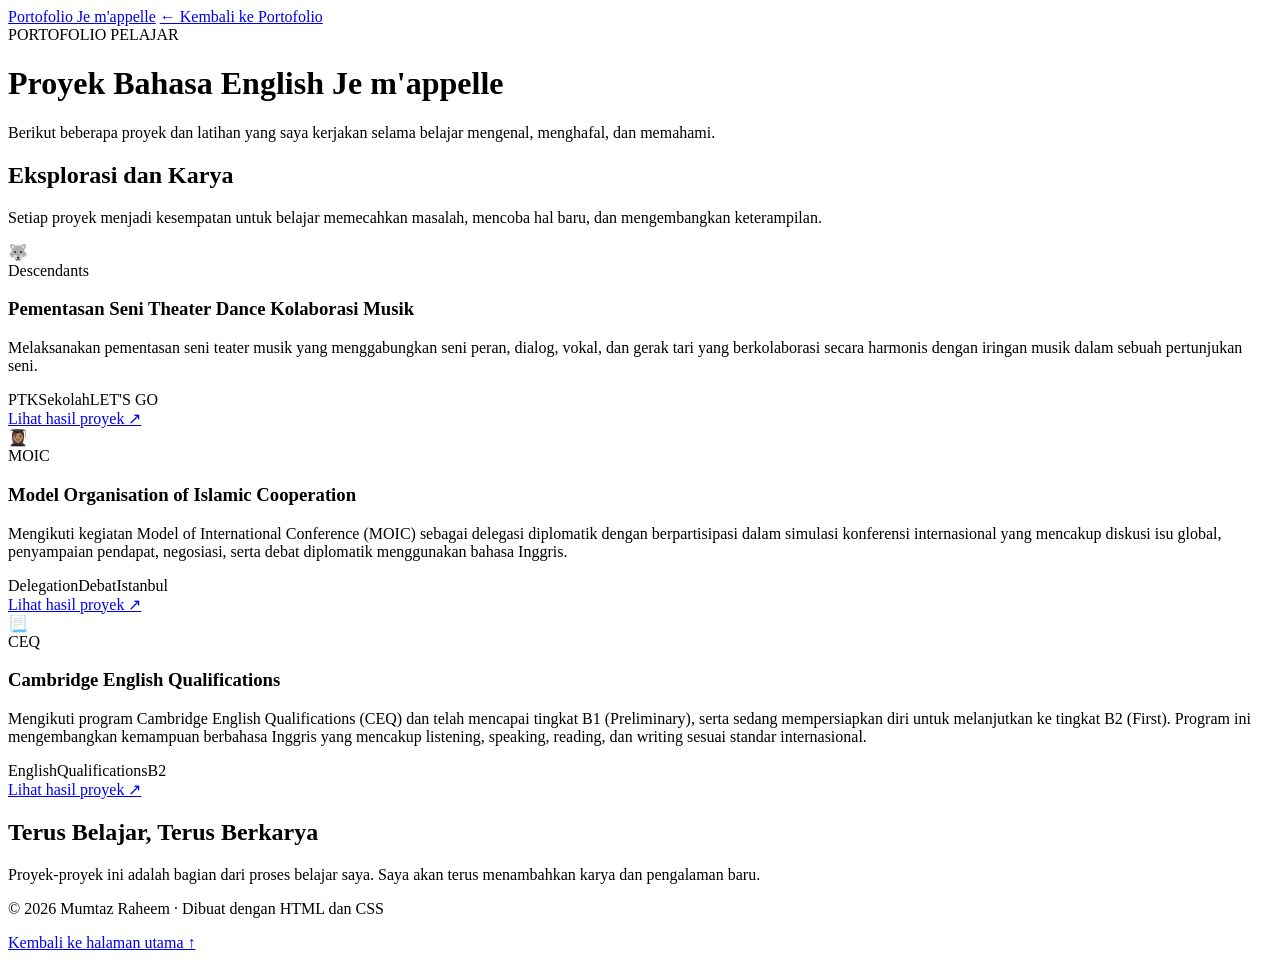
==== BAHASAENG.html @ 71ac53fc "Add files via upload" ====
<!DOCTYPE html>
<html lang="id">
<head>
  <meta charset="UTF-8">
  <meta name="viewport" content="width=device-width, initial-scale=1.0">
  <meta name="description" content="Kumpulan proyek Informatika saya.">
  <title>Proyek Je m'appelle</title>
  <link rel="stylesheet" href="style-projek2.css">
</head>
<body>
  <header class="site-header">
    <nav class="navbar">
      <a class="brand" href="index.html">Portofolio Je m'appelle</a>
      <a class="back-link" href="index.html">← Kembali ke Portofolio</a>
    </nav>
    <div class="hero">
      <span class="eyebrow">PORTOFOLIO PELAJAR</span>
      <h1>Proyek Bahasa English Je m'appelle</h1>
      <p>Berikut beberapa proyek dan latihan yang saya kerjakan selama belajar mengenal, menghafal, dan memahami.</p>
    </div>
  </header>

  <main class="container">
    <section class="intro">
      <h2>Eksplorasi dan Karya</h2>
      <p>Setiap proyek menjadi kesempatan untuk belajar memecahkan masalah, mencoba hal baru, dan mengembangkan keterampilan.</p>
    </section>

    <article class="project-card">
        <div class="project-visual visual-purple"><span>🐺</span></div>
        <div class="project-content">
          <span class="category">Descendants</span><h3>Pementasan Seni Theater Dance Kolaborasi Musik</h3>
          <p>Melaksanakan pementasan seni teater musik yang menggabungkan seni peran, dialog, vokal, dan gerak tari yang berkolaborasi secara harmonis dengan iringan musik dalam sebuah pertunjukan seni.</p>
          <div class="tags"><span>PTK</span><span>Sekolah</span><span>LET'S GO</span></div>
          <a class="project-link" href="https://www.instagram.com/p/DSNTvq9E2cZ/?srtk=NXVqcTZkb2ozbW4x">Lihat hasil proyek ↗</a>
        </div>
    </article>

      <article class="project-card">
        <div class="project-visual visual-green"><span>👩🏽‍🎓</span></div>
        <div class="project-content">
          <span class="category">MOIC</span><h3>Model Organisation of Islamic Cooperation</h3>
          <p>Mengikuti kegiatan Model of International Conference (MOIC) sebagai delegasi diplomatik dengan berpartisipasi dalam simulasi konferensi internasional yang mencakup diskusi isu global, penyampaian pendapat, negosiasi, serta debat diplomatik menggunakan bahasa Inggris.</p>
          <div class="tags"><span>Delegation</span><span>Debat</span><span>Istanbul</span></div>
          <a class="project-link" href="https://share.google/3sf83AQ7wLc67Hstb">Lihat hasil proyek ↗</a>
        </div>
      </article>

      <article class="project-card">
        <div class="project-visual visual-green"><span>📃</span></div>
        <div class="project-content">
          <span class="category">CEQ</span><h3>Cambridge English Qualifications</h3>
          <p>Mengikuti program Cambridge English Qualifications (CEQ) dan telah mencapai tingkat B1 (Preliminary), serta sedang mempersiapkan diri untuk melanjutkan ke tingkat B2 (First). Program ini mengembangkan kemampuan berbahasa Inggris yang mencakup listening, speaking, reading, dan writing sesuai standar internasional.</p>
          <div class="tags"><span>English</span><span>Qualifications</span><span>B2</span></div>
          <a class="project-link" href="Maling.mp4">Lihat hasil proyek ↗</a>
        </div>
      </article>
    </section>

    <section class="note">
      <h2>Terus Belajar, Terus Berkarya</h2>
      <p>Proyek-proyek ini adalah bagian dari proses belajar saya. Saya akan terus menambahkan karya dan pengalaman baru.</p>
    </section>
  </main>

  <footer class="footer">
    <p>© 2026 Mumtaz Raheem · Dibuat dengan HTML dan CSS</p>
    <a href="index.html">Kembali ke halaman utama ↑</a>
  </footer>
</body>
</html>
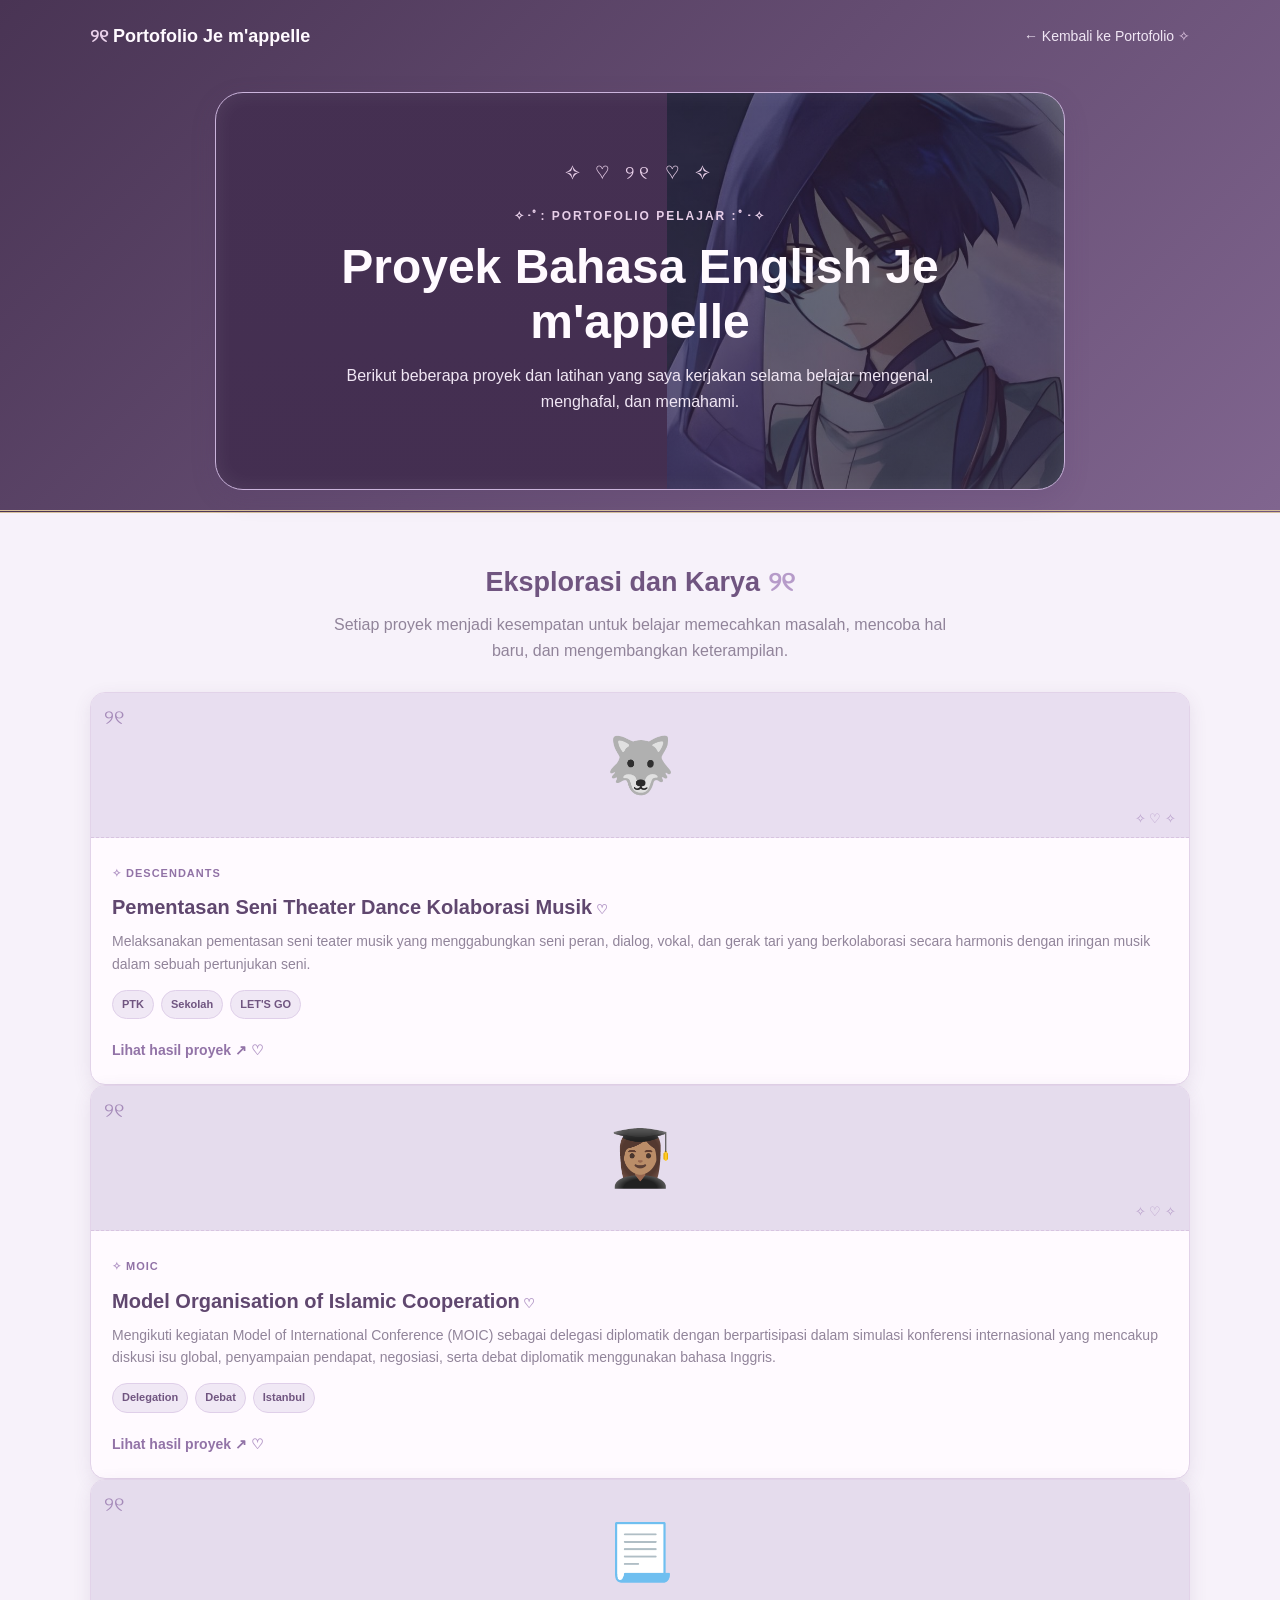
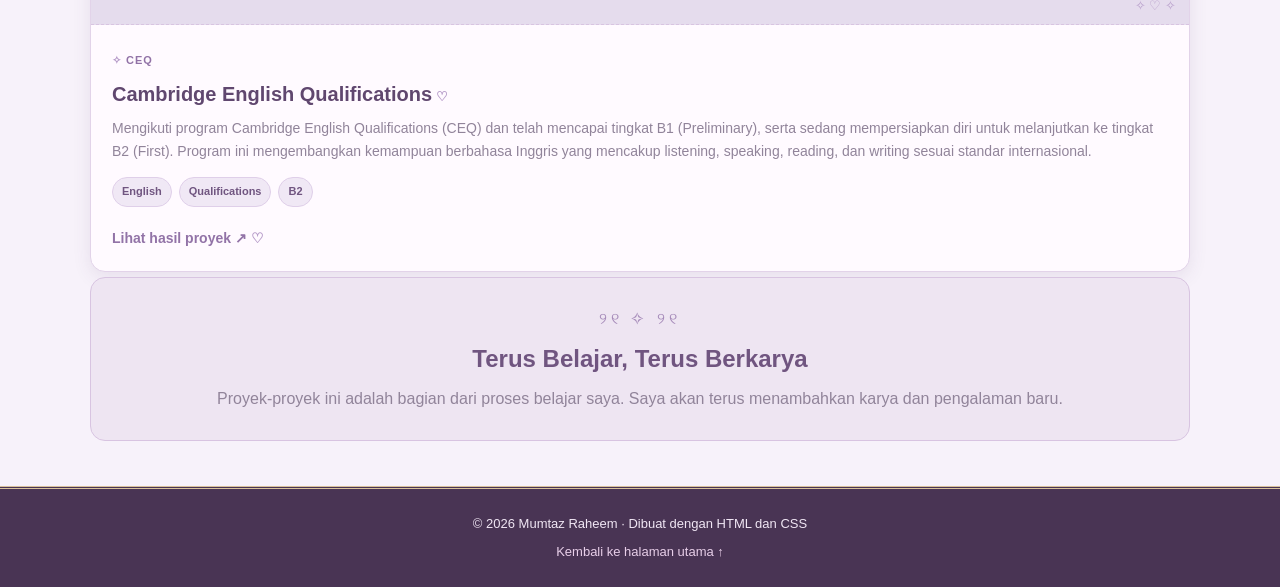
==== commit c7c000d9: "Update BAHASAENG.html" ====
--- a/BAHASAENG.html
+++ b/BAHASAENG.html
@@ -52,7 +52,7 @@
           <span class="category">CEQ</span><h3>Cambridge English Qualifications</h3>
           <p>Mengikuti program Cambridge English Qualifications (CEQ) dan telah mencapai tingkat B1 (Preliminary), serta sedang mempersiapkan diri untuk melanjutkan ke tingkat B2 (First). Program ini mengembangkan kemampuan berbahasa Inggris yang mencakup listening, speaking, reading, dan writing sesuai standar internasional.</p>
           <div class="tags"><span>English</span><span>Qualifications</span><span>B2</span></div>
-          <a class="project-link" href="Maling.mp4">Lihat hasil proyek ↗</a>
+          <a class="project-link" href="https://www.instagram.com/reel/DZiSSW6z4S7/?hvrq=em5vcndwdmplOTU0">Lihat hasil proyek ↗</a>
         </div>
       </article>
     </section>
@@ -68,4 +68,4 @@
     <a href="index.html">Kembali ke halaman utama ↑</a>
   </footer>
 </body>
-</html>+</html>
--- a/style-projek2.css
+++ b/style-projek2.css
@@ -0,0 +1,245 @@
+
+/* CSS EKSTERNAL - ROYAL PURPLE COQUETTE */
+* { box-sizing: border-box; }
+html { scroll-behavior: smooth; }
+
+body {
+  margin: 0; font-family: Arial, Helvetica, sans-serif;
+  background: #f7f2fa; color: #554563; line-height: 1.6;
+}
+
+.site-header {
+  background: linear-gradient(135deg, #493454, #80658f);
+  color: #fffaff; padding: 0 7%;
+  border-bottom: 3px double #d8c19b;
+}
+
+.navbar {
+  max-width: 1100px; margin: auto; min-height: 72px;
+  display: flex; justify-content: space-between; align-items: center; gap: 20px;
+}
+
+.brand {
+  color: #fffaff; text-decoration: none;
+  font-weight: bold; font-size: 18px;
+}
+
+.brand::before { content: "୨୧ "; color: #e8cfe9; }
+
+.back-link {
+  color: #f0e6f4; text-decoration: none; font-size: 14px;
+}
+
+.back-link::after { content: " ✧"; color: #e8cfe9; }
+
+.back-link:hover, .footer a:hover { text-decoration: underline; }
+
+
+.hero {
+  max-width: 850px;
+  margin: 20px auto;
+  text-align: center;
+  padding: 65px 20px 75px;
+  position: relative;
+
+  background-color: #493454;
+  background-image:
+    linear-gradient(
+      rgba(64, 43, 79, 0.48),
+      rgba(64, 43, 79, 0.60)
+    ),
+    url("kunI (1).png");
+
+  background-size: cover, auto 100%;
+  background-position: center, right center;
+  background-repeat: no-repeat;
+
+  border-radius: 28px;
+  overflow: hidden;
+  border: 1px solid #cbb4dc;
+
+  box-shadow:
+    0 8px 25px rgba(91, 62, 111, 0.18),
+    inset 0 0 20px rgba(255, 255, 255, 0.08);
+}
+
+
+.hero::before {
+  content: "✧  ♡  ୨୧  ♡  ✧";
+  display: block;
+  color: #e8cfe9;
+  font-size: 19px;
+  margin-bottom: 14px;
+  letter-spacing: 5px;
+}
+
+.eyebrow {
+  display: inline-block; color: #e8cfe9;
+  font-size: 12px; font-weight: bold;
+  letter-spacing: 2px; margin-bottom: 12px;
+}
+
+.eyebrow::before { content: "✧･ﾟ: "; }
+.eyebrow::after { content: " :ﾟ･✧"; }
+
+.hero h1 {
+  margin: 0 0 14px;
+  font-size: clamp(32px, 5vw, 48px);
+  line-height: 1.15;
+}
+
+.hero p {
+  max-width: 650px; margin: auto;
+  color: #f0e6f4; font-size: 16px;
+}
+
+.container { width: min(1100px, 90%); margin: 0 auto; }
+
+.intro { text-align: center; padding: 48px 10px 28px; }
+
+.intro h2 {
+  margin: 0 0 8px; color: #705580; font-size: 27px;
+}
+
+.intro h2::after { content: "  ୨୧"; color: #b69bc9; }
+
+.intro p { max-width: 650px; margin: auto; color: #91849a; }
+
+.project-grid {
+  display: grid; grid-template-columns: repeat(2, minmax(0, 1fr));
+  gap: 22px; padding: 15px 0 45px;
+}
+
+.project-card {
+  background: #fffaff; border: 1px solid #e2d3e9;
+  border-radius: 15px; overflow: hidden;
+  box-shadow: 0 5px 18px rgba(91, 62, 111, .10);
+  transition: transform .2s ease, box-shadow .2s ease;
+}
+
+.project-card:hover {
+  transform: translateY(-5px);
+  box-shadow: 0 12px 25px rgba(91, 62, 111, .16);
+}
+
+.project-visual {
+  min-height: 145px; display: flex;
+  justify-content: center; align-items: center;
+  position: relative;
+  border-bottom: 1px dashed #d8c4e1;
+}
+
+.project-visual::before {
+  content: "୨୧";
+  position: absolute;
+  top: 8px; left: 13px;
+  color: #a58ab9;
+  font-size: 20px;
+}
+
+.project-visual::after {
+  content: "✧  ♡  ✧";
+  position: absolute;
+  bottom: 7px; right: 13px;
+  color: #b69bc9;
+  font-size: 13px;
+}
+
+.project-visual span { font-size: 55px; }
+
+.visual-blue { background: #e9e0f2; }
+.visual-green { background: #e5dced; }
+.visual-purple { background: #e8def0; }
+.visual-orange { background: #f0e5ed; }
+.visual-pink { background: #f2e3ef; }
+.visual-teal { background: #e5e2f0; }
+.visual-yellow { background: #f2ecf2; }
+.visual-slate { background: #e8e2ed; }
+
+.project-content { padding: 21px; }
+
+.category {
+  color: #9172a6; font-size: 11px; font-weight: bold;
+  letter-spacing: 1px; text-transform: uppercase;
+}
+
+.category::before { content: "✧ "; color: #b69bc9; }
+
+.project-content h3 {
+  margin: 7px 0; color: #60476f; font-size: 20px;
+}
+
+.project-content h3::after {
+  content: " ♡"; color: #b69bc9; font-size: 13px;
+}
+
+.project-content p {
+  color: #91849a; font-size: 14px; margin: 0 0 15px;
+}
+
+.tags { display: flex; flex-wrap: wrap; gap: 7px; margin-bottom: 18px; }
+
+.tags span {
+  background: #f0e8f5; color: #705580;
+  border: 1px solid #dfcfe9;
+  padding: 5px 9px; border-radius: 20px;
+  font-size: 11px; font-weight: bold;
+}
+
+.project-link {
+  display: inline-block; color: #9273a7;
+  font-size: 14px; font-weight: bold; text-decoration: none;
+}
+
+.project-link::after { content: " ♡"; color: #b69bc9; }
+
+.project-link:hover { color: #493454; text-decoration: underline; }
+
+.note {
+  background: #eee5f2; border: 1px solid #d8c4e1;
+  border-radius: 15px; padding: 28px; text-align: center;
+  margin: 5px 0 45px;
+  position: relative;
+}
+
+.note::before {
+  content: "୨୧  ✧  ୨୧";
+  display: block; color: #a58ab9;
+  margin-bottom: 8px; letter-spacing: 4px;
+}
+
+.note h2 { margin: 0 0 8px; color: #705580; }
+.note p { color: #91849a; margin: 0; }
+
+.footer {
+  background: #493454; color: #f0e6f4;
+  text-align: center; padding: 25px 15px; font-size: 13px;
+  border-top: 3px double #d8c19b;
+}
+
+.footer p { margin: 0 0 7px; }
+.footer a { color: #e8cfe9; text-decoration: none; }
+
+.footer p:last-child::after {
+  content: "  ✧  ୨୧  ♡";
+  color: #e8cfe9;
+}
+
+@media (max-width: 650px) {
+  .site-header { padding: 0 5%; }
+  .navbar { min-height: 65px; }
+  .brand { font-size: 15px; }
+  .back-link { font-size: 12px; }
+
+  .hero {
+    padding: 48px 5px 55px;
+    background-size: cover, auto 100%;
+    background-position: center, right center;
+  }
+
+  .hero p { font-size: 14px; }
+  .container { width: 92%; }
+  .project-grid { grid-template-columns: 1fr; gap: 17px; }
+  .project-visual { min-height: 125px; }
+  .intro { padding-top: 35px; }
+}
